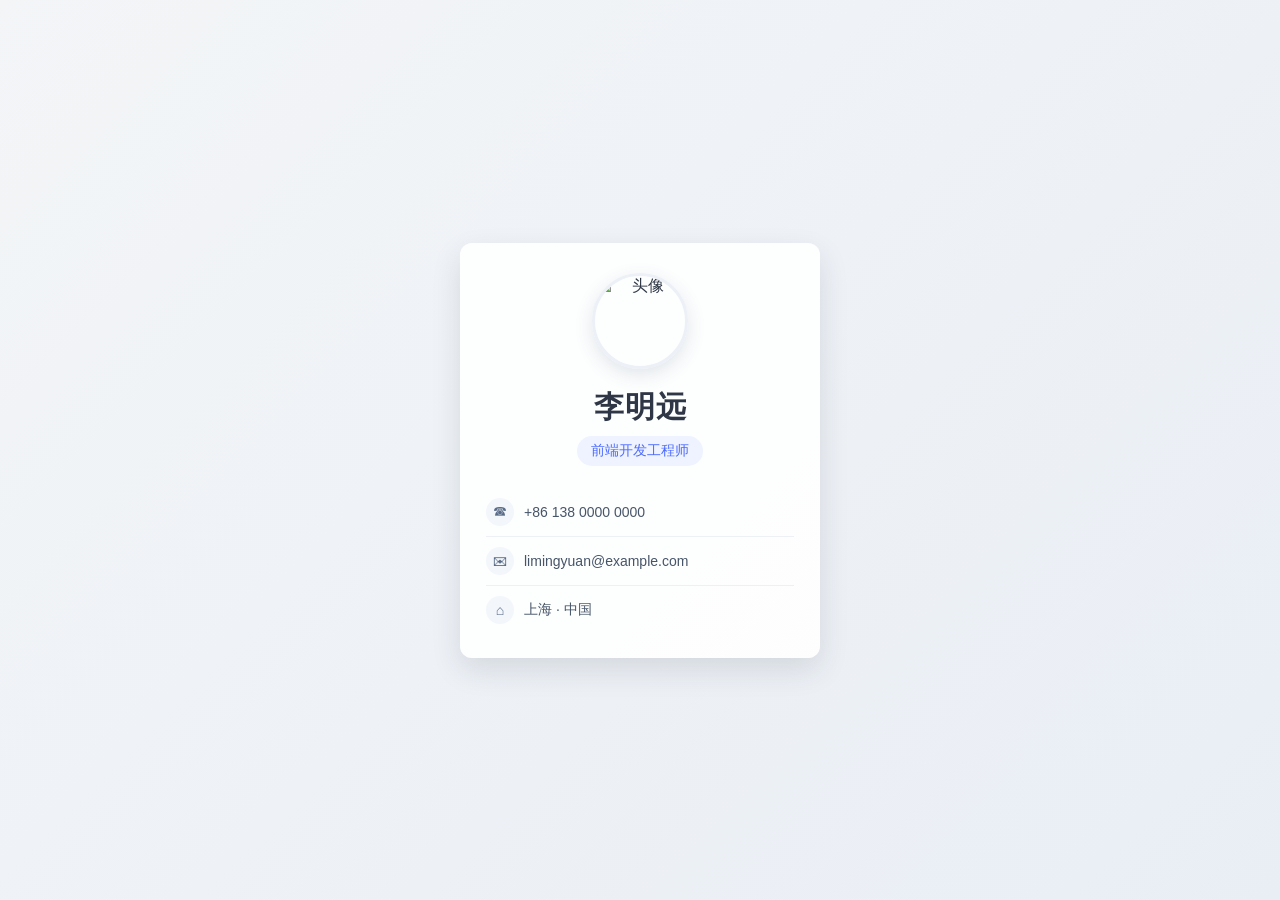
==== day1/shangke.html @ 1ae33895 "个人名片" ====
<!DOCTYPE html>
<html lang="zh-CN">
  <head>
    <meta charset="UTF-8" />
    <meta name="viewport" content="width=device-width, initial-scale=1.0" />
    <title>个人名片</title>
    <style>
      /* 全局样式：统一页面背景与字体 */
      * {
        margin: 0;
        padding: 0;
        box-sizing: border-box;
      }

      body {
        min-height: 100vh;
        display: flex;
        justify-content: center;
        align-items: center;
        background: linear-gradient(135deg, #f3f5f7 0%, #e9eef5 100%);
        font-family: "Microsoft YaHei", "PingFang SC", sans-serif;
        color: #2f3746;
      }

      /* 卡片容器：居中展示，圆角和阴影 */
      .card {
        width: 360px;
        padding: 30px 26px 24px;
        background: rgba(255, 255, 255, 0.9);
        border-radius: 12px;
        box-shadow: 0 12px 30px rgba(31, 41, 55, 0.12);
        text-align: center;
        transition: transform 0.3s ease, box-shadow 0.3s ease;
      }

      /* 鼠标悬停时轻微上浮，阴影增强 */
      .card:hover {
        transform: translateY(-6px);
        box-shadow: 0 18px 32px rgba(31, 41, 55, 0.16);
      }

      /* 头像区域 */
      .avatar-wrap {
        margin-bottom: 18px;
      }

      .avatar {
        width: 96px;
        height: 96px;
        margin: 0 auto;
        border-radius: 50%;
        overflow: hidden;
        border: 3px solid #edf1f7;
        box-shadow: 0 6px 18px rgba(77, 97, 128, 0.15);
      }

      .avatar img {
        display: block;
        width: 100%;
        height: 100%;
        object-fit: cover;
      }

      /* 姓名样式 */
      .name {
        font-size: 30px;
        font-weight: 700;
        letter-spacing: 1px;
        margin-bottom: 8px;
      }

      /* 职位样式 */
      .job {
        display: inline-block;
        padding: 6px 14px;
        background: #eef3ff;
        color: #4d6bff;
        border-radius: 999px;
        font-size: 14px;
        margin-bottom: 22px;
      }

      /* 联系方式列表 */
      .contact {
        list-style: none;
        text-align: left;
      }

      .contact li {
        display: flex;
        align-items: center;
        gap: 10px;
        padding: 10px 0;
        border-top: 1px solid #edf0f4;
        font-size: 14px;
        color: #475569;
      }

      .contact li:first-child {
        border-top: none;
      }

      /* 图标样式 */
      .icon {
        width: 28px;
        height: 28px;
        border-radius: 50%;
        display: flex;
        justify-content: center;
        align-items: center;
        background: #f3f6fb;
        color: #5a6b87;
        font-size: 14px;
        flex-shrink: 0;
      }
    </style>
  </head>
  <body>
    <div class="card">
      <div class="avatar-wrap">
        <div class="avatar">
          <img
            src="https://images.unsplash.com/photo-1500648767791-00dcc994a43e?auto=format&fit=crop&w=300&q=80"
            alt="头像"
          />
        </div>
      </div>

      <h1 class="name">李明远</h1>
      <div class="job">前端开发工程师</div>

      <ul class="contact">
        <li>
          <span class="icon">☎</span>
          <span>+86 138 0000 0000</span>
        </li>
        <li>
          <span class="icon">✉</span>
          <span>limingyuan@example.com</span>
        </li>
        <li>
          <span class="icon">⌂</span>
          <span>上海 · 中国</span>
        </li>
      </ul>
    </div>
  </body>
</html>
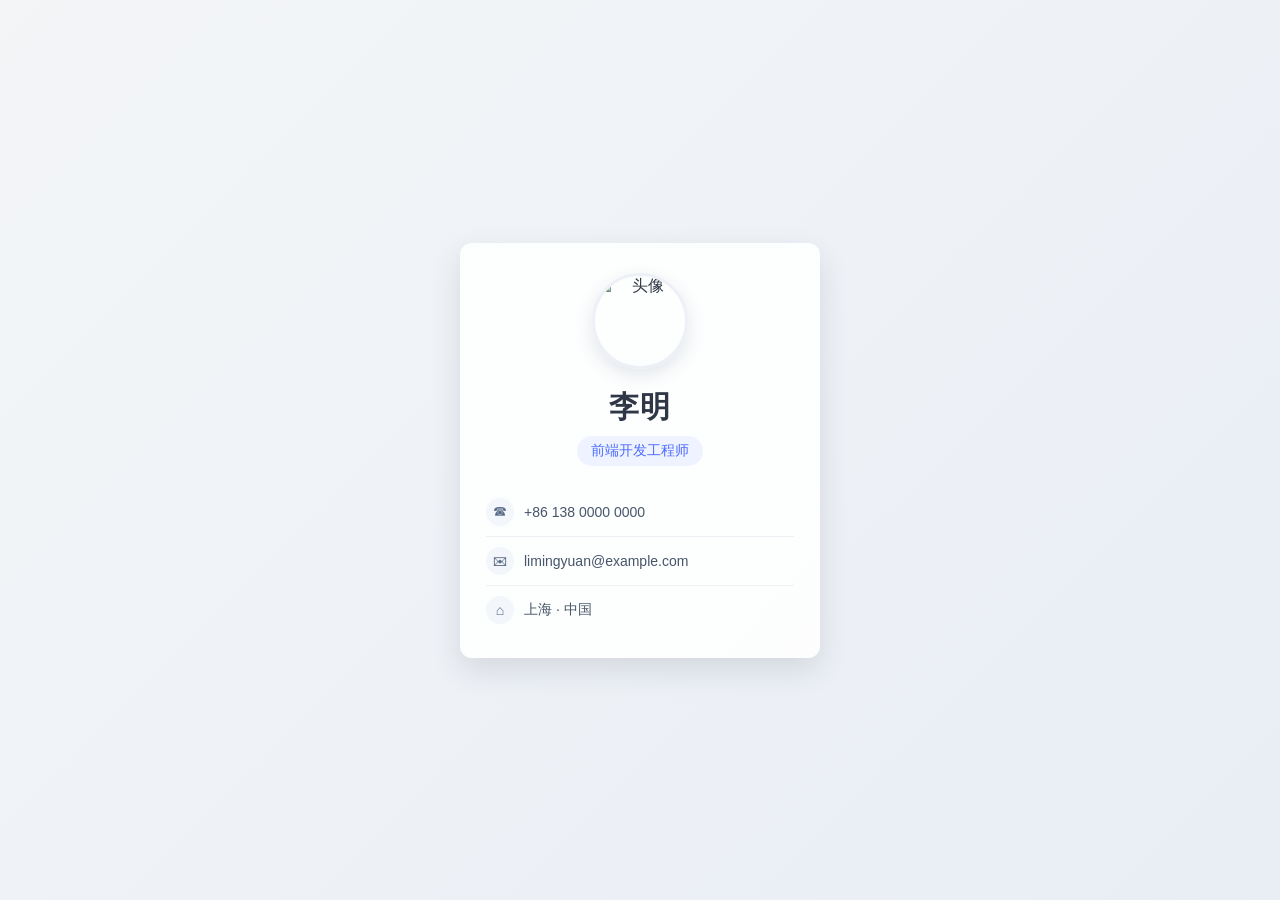
==== commit 4f8dd656: "1" ====
--- a/day1/shangke.html
+++ b/day1/shangke.html
@@ -126,7 +126,7 @@
         </div>
       </div>
 
-      <h1 class="name">李明远</h1>
+      <h1 class="name">李明</h1>
       <div class="job">前端开发工程师</div>
 
       <ul class="contact">
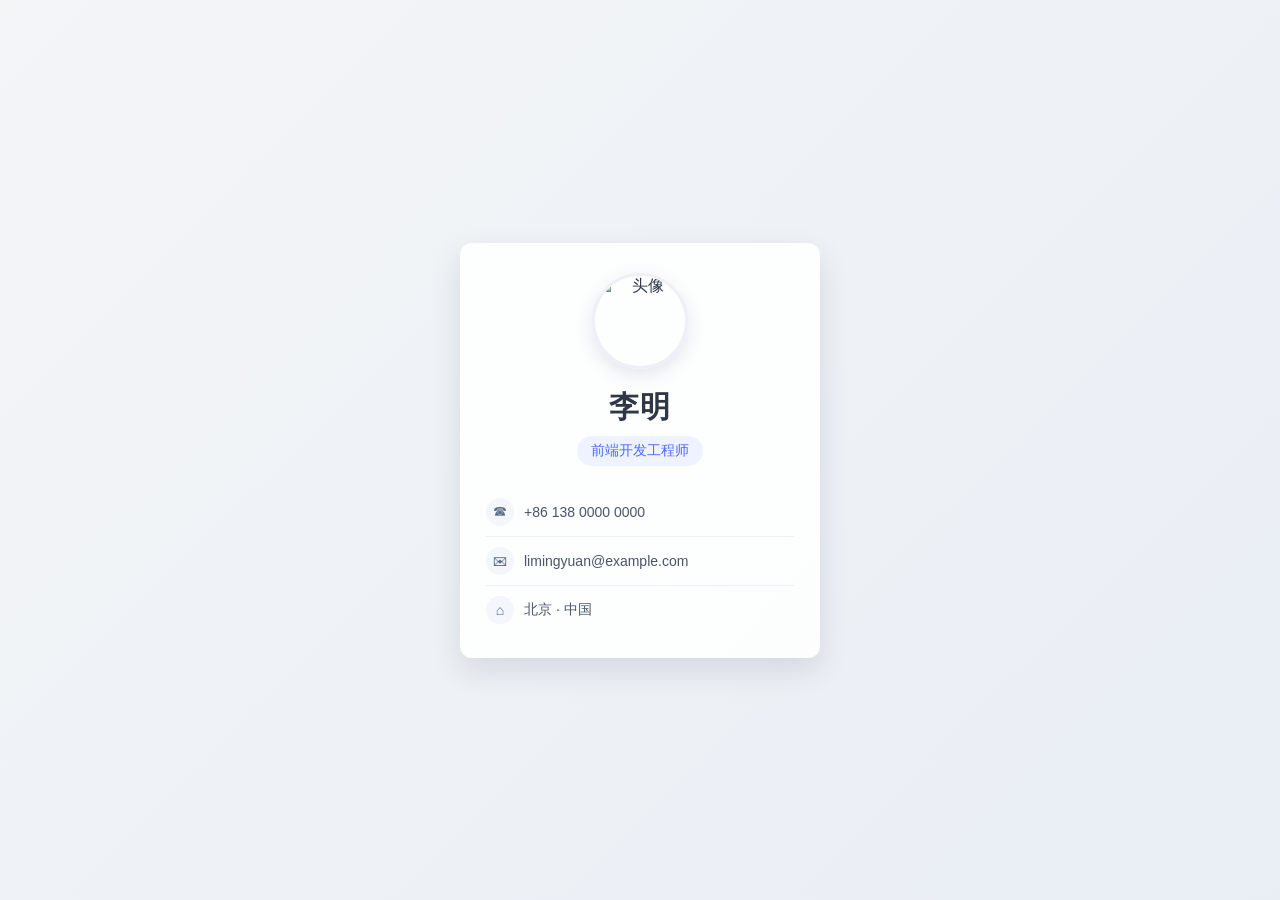
==== commit 020aaaa3: "2" ====
--- a/day1/shangke.html
+++ b/day1/shangke.html
@@ -140,7 +140,7 @@
         </li>
         <li>
           <span class="icon">⌂</span>
-          <span>上海 · 中国</span>
+          <span>北京 · 中国</span>
         </li>
       </ul>
     </div>
